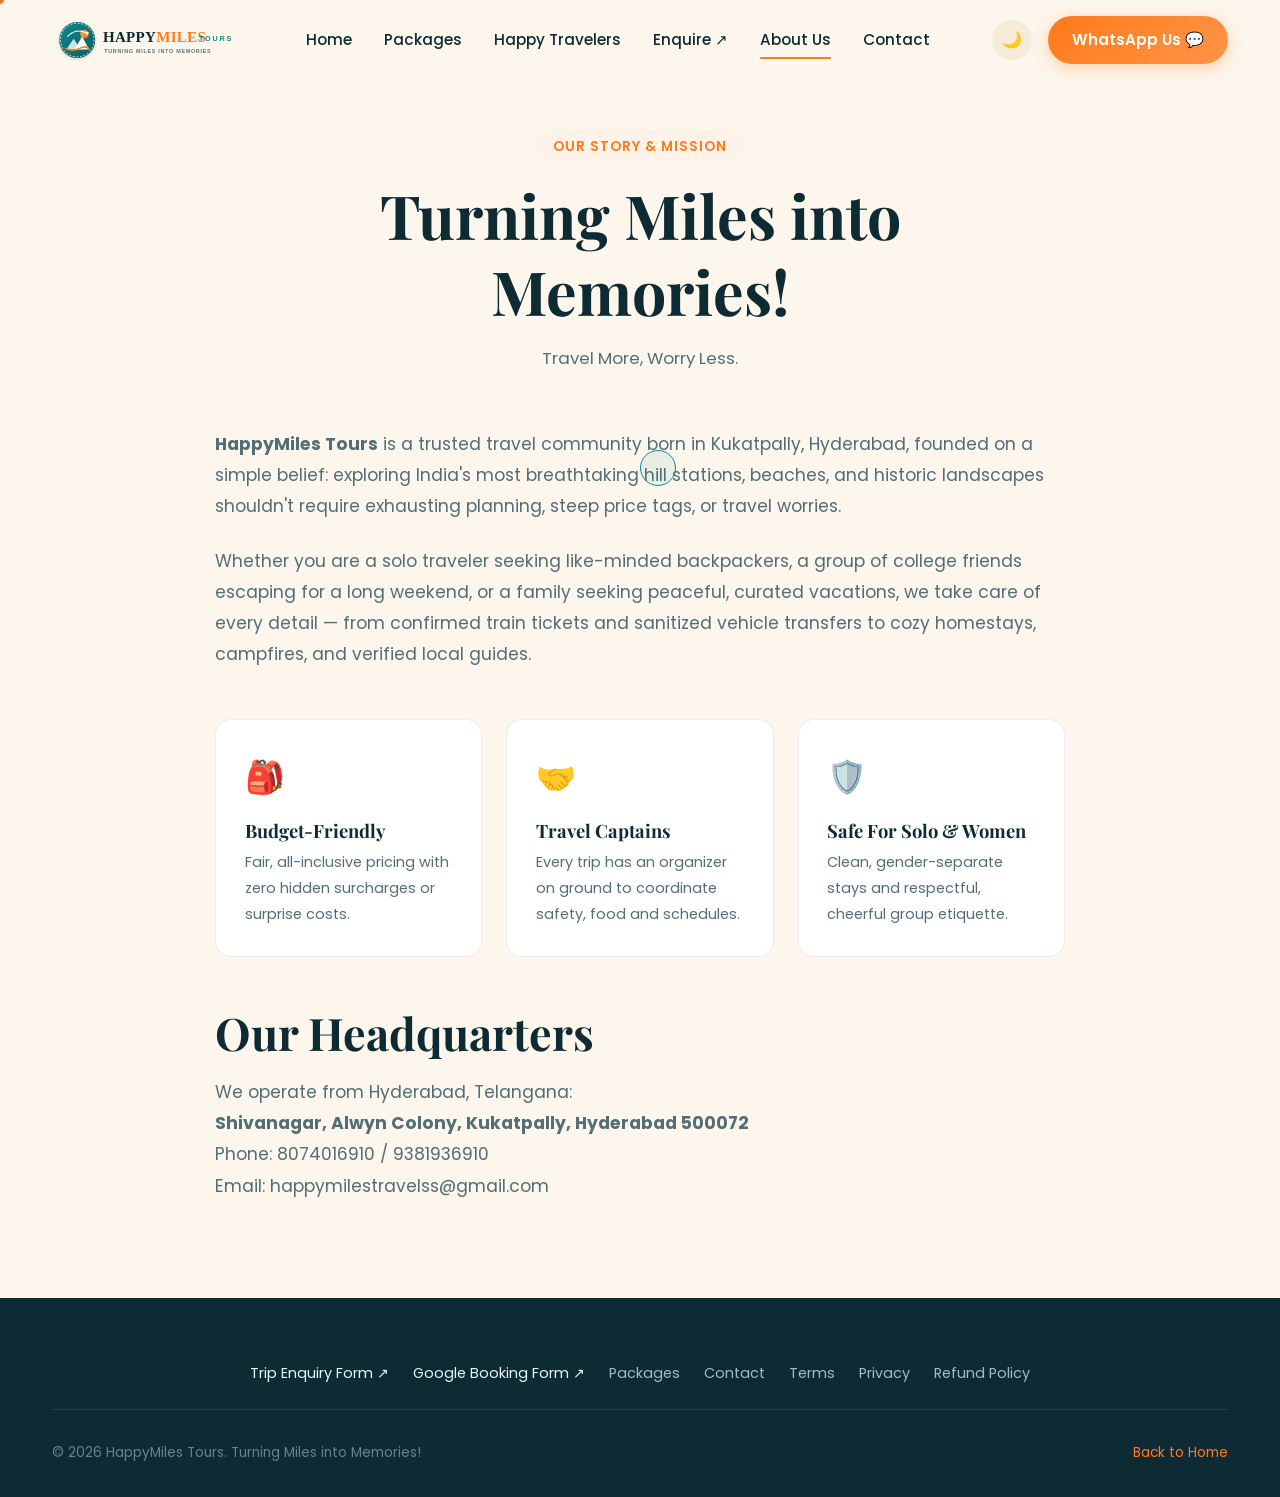
==== static/about.html @ 32fcd29b "HappyMiles Tours full-stack web application with Google Forms integration" ====
<!DOCTYPE html>
<html lang="en" data-theme="light">
<head>
  <meta charset="UTF-8">
  <meta name="viewport" content="width=device-width, initial-scale=1.0">
  <title>About Us — HappyMiles Tours | Turning Miles into Memories</title>
  <meta name="description" content="Learn about HappyMiles Tours, our journey from Hyderabad, and our commitment to budget-friendly, hassle-free travel across India.">
  <link rel="icon" type="image/svg+xml" href="/static/images/logo/happymiles-mark.svg">
  <link rel="preconnect" href="https://fonts.googleapis.com">
  <link rel="preconnect" href="https://fonts.gstatic.com" crossorigin>
  <link href="https://fonts.googleapis.com/css2?family=Playfair+Display:ital,wght@0,600;0,700;0,800;1,600&family=Poppins:wght@300;400;500;600;700&display=swap" rel="stylesheet">
  <link rel="stylesheet" href="/static/css/style.css">
</head>
<body>
  <div class="cursor-dot"></div>
  <div class="cursor-circle"></div>

  <!-- Header -->
  <header class="navbar-wrapper scrolled">
    <div class="container">
      <nav class="navbar">
        <a href="/" class="nav-brand">
          <img src="/static/images/logo/happymiles-logo.svg" alt="HappyMiles Tours Logo" class="brand-logo-img">
        </a>
        <div class="nav-links">
          <a href="/" class="nav-link">Home</a>
          <a href="/packages" class="nav-link">Packages</a>
          <a href="/#happy-travelers" class="nav-link">Happy Travelers</a>
          <a href="https://forms.gle/8dFCPRhFAX5Rzg3W7" target="_blank" rel="noopener noreferrer" class="nav-link" data-config-link="enquiryForm" title="Custom quotes and package enquiries">Enquire ↗</a>
          <a href="/about" class="nav-link active">About Us</a>
          <a href="/contact" class="nav-link">Contact</a>
        </div>
        <div class="nav-actions">
          <button id="theme-toggle-btn" class="theme-toggle-btn" aria-label="Toggle theme">🌙</button>
          <a href="https://wa.me/918074016910" target="_blank" class="btn-primary">WhatsApp Us 💬</a>
        </div>
      </nav>
    </div>
  </header>

  <main style="padding-top: 130px; padding-bottom: 6rem;">
    <div class="container">
      <div class="section-header">
        <span class="section-tag">Our Story & Mission</span>
        <h1 class="section-title">Turning Miles into Memories!</h1>
        <p class="section-subtitle">Travel More, Worry Less.</p>
      </div>

      <div style="max-width: 850px; margin: 0 auto; line-height: 1.8; color: var(--color-ink-muted); font-size: 1.05rem;">
        <p style="margin-bottom: 1.5rem;">
          <strong>HappyMiles Tours</strong> is a trusted travel community born in Kukatpally, Hyderabad, founded on a simple belief: exploring India's most breathtaking hill stations, beaches, and historic landscapes shouldn't require exhausting planning, steep price tags, or travel worries.
        </p>

        <p style="margin-bottom: 1.5rem;">
          Whether you are a solo traveler seeking like-minded backpackers, a group of college friends escaping for a long weekend, or a family seeking peaceful, curated vacations, we take care of every detail — from confirmed train tickets and sanitized vehicle transfers to cozy homestays, campfires, and verified local guides.
        </p>

        <div style="display:grid;grid-template-columns:repeat(auto-fit, minmax(240px, 1fr));gap:1.5rem;margin:3rem 0;">
          <div style="background:var(--color-surface);border:1px solid var(--color-border);padding:1.8rem;border-radius:16px;">
            <div style="font-size:2rem;margin-bottom:0.8rem;">🎒</div>
            <h3 style="font-size:1.15rem;margin-bottom:0.5rem;color:var(--color-ink);">Budget-Friendly</h3>
            <p style="font-size:0.9rem;">Fair, all-inclusive pricing with zero hidden surcharges or surprise costs.</p>
          </div>
          <div style="background:var(--color-surface);border:1px solid var(--color-border);padding:1.8rem;border-radius:16px;">
            <div style="font-size:2rem;margin-bottom:0.8rem;">🤝</div>
            <h3 style="font-size:1.15rem;margin-bottom:0.5rem;color:var(--color-ink);">Travel Captains</h3>
            <p style="font-size:0.9rem;">Every trip has an organizer on ground to coordinate safety, food and schedules.</p>
          </div>
          <div style="background:var(--color-surface);border:1px solid var(--color-border);padding:1.8rem;border-radius:16px;">
            <div style="font-size:2rem;margin-bottom:0.8rem;">🛡️</div>
            <h3 style="font-size:1.15rem;margin-bottom:0.5rem;color:var(--color-ink);">Safe For Solo & Women</h3>
            <p style="font-size:0.9rem;">Clean, gender-separate stays and respectful, cheerful group etiquette.</p>
          </div>
        </div>

        <h2 style="color:var(--color-ink);margin: 2.5rem 0 1rem;">Our Headquarters</h2>
        <p>
          We operate from Hyderabad, Telangana:
          <br><strong>Shivanagar, Alwyn Colony, Kukatpally, Hyderabad 500072</strong>
          <br>Phone: 8074016910 / 9381936910
          <br>Email: happymilestravelss@gmail.com
        </p>
      </div>
    </div>
  </main>

  <footer class="site-footer">
    <div class="container">
      <div style="display:flex;justify-content:center;gap:1.5rem;flex-wrap:wrap;margin-bottom:1.5rem;font-size:0.9rem;">
        <a href="https://forms.gle/8dFCPRhFAX5Rzg3W7" target="_blank" rel="noopener noreferrer" style="color:var(--color-primary-light);" data-config-link="enquiryForm">Trip Enquiry Form ↗</a>
        <a href="https://forms.gle/r97LBQdCx39JAZfQ6" target="_blank" rel="noopener noreferrer" style="color:var(--color-primary-light);" data-config-link="bookingForm">Google Booking Form ↗</a>
        <a href="/packages" style="color:#a3bac2;">Packages</a>
        <a href="/contact" style="color:#a3bac2;">Contact</a>
        <a href="/terms" style="color:#a3bac2;">Terms</a>
        <a href="/privacy" style="color:#a3bac2;">Privacy</a>
        <a href="/refund" style="color:#a3bac2;">Refund Policy</a>
      </div>
      <div class="footer-bottom">
        <div>&copy; 2026 HappyMiles Tours. Turning Miles into Memories!</div>
        <div><a href="/" style="color:var(--color-accent);">Back to Home</a></div>
      </div>
    </div>
  </footer>

  <script src="/static/js/main.js"></script>
</body>
</html>
---- static/css/style.css ----
/* ===================================================================
   HappyMiles Tours — Premium Travel Design System
   "Turning Miles into Memories!"
   =================================================================== */

:root {
  /* Brand Color Palette */
  --color-primary: #0b8a8f;
  --color-primary-dark: #075a5e;
  --color-primary-light: #e5f6f6;
  --color-primary-glow: rgba(11, 138, 143, 0.25);
  
  --color-accent: #ff7a1a;
  --color-accent-hover: #e86708;
  --color-accent-light: #fff2e8;
  --color-accent-glow: rgba(255, 122, 26, 0.3);

  --color-sand: #fdf6ec;
  --color-sand-dark: #f5ebd9;
  --color-sand-soft: #faf1e3;

  --color-ink: #0e2a33;
  --color-ink-muted: #536e75;
  --color-ink-light: #8ba1a8;

  --color-surface: #ffffff;
  --color-surface-glass: rgba(255, 255, 255, 0.85);
  --color-surface-glass-card: rgba(255, 255, 255, 0.92);
  --color-border: rgba(14, 42, 51, 0.08);
  --color-border-hover: rgba(11, 138, 143, 0.35);

  --color-success: #10b981;
  --color-error: #ef4444;

  /* Typography */
  --font-heading: 'Playfair Display', Georgia, serif;
  --font-body: 'Poppins', -apple-system, BlinkMacSystemFont, 'Segoe UI', sans-serif;

  /* Fluid Spacing & Radii */
  --radius-sm: 8px;
  --radius-md: 16px;
  --radius-lg: 24px;
  --radius-xl: 32px;
  --radius-full: 9999px;

  /* Elevation Shadows */
  --shadow-sm: 0 2px 8px rgba(14, 42, 51, 0.04);
  --shadow-md: 0 8px 24px rgba(14, 42, 51, 0.07), 0 2px 6px rgba(14, 42, 51, 0.03);
  --shadow-lg: 0 16px 40px rgba(11, 138, 143, 0.12), 0 4px 12px rgba(14, 42, 51, 0.05);
  --shadow-hover: 0 22px 50px rgba(11, 138, 143, 0.18), 0 8px 20px rgba(14, 42, 51, 0.06);

  --transition-smooth: all 0.35s cubic-bezier(0.22, 1, 0.36, 1);
  --transition-fast: all 0.2s ease;
}

[data-theme="dark"] {
  --color-sand: #0a191e;
  --color-sand-dark: #0f242b;
  --color-sand-soft: #122a33;

  --color-ink: #f0f7f9;
  --color-ink-muted: #a3bac2;
  --color-ink-light: #6a828a;

  --color-surface: #122830;
  --color-surface-glass: rgba(18, 40, 48, 0.88);
  --color-surface-glass-card: rgba(22, 48, 58, 0.94);
  --color-border: rgba(255, 255, 255, 0.08);
  --color-border-hover: rgba(11, 138, 143, 0.6);

  --shadow-sm: 0 2px 8px rgba(0, 0, 0, 0.3);
  --shadow-md: 0 8px 24px rgba(0, 0, 0, 0.4);
  --shadow-lg: 0 16px 40px rgba(0, 0, 0, 0.5);
  --shadow-hover: 0 22px 50px rgba(11, 138, 143, 0.3);
}

/* ================== Reset & Base Styles ================== */
*, *::before, *::after {
  box-sizing: border-box;
  margin: 0;
  padding: 0;
}

html {
  font-size: 16px;
  scroll-behavior: smooth;
  -webkit-text-size-adjust: 100%;
}

body {
  font-family: var(--font-body);
  background-color: var(--color-sand);
  color: var(--color-ink);
  line-height: 1.65;
  overflow-x: hidden;
  position: relative;
  transition: background-color 0.4s ease, color 0.4s ease;
}

img, picture, svg {
  display: block;
  max-width: 100%;
  height: auto;
}

a {
  color: inherit;
  text-decoration: none;
  transition: var(--transition-fast);
}

button, input, select, textarea {
  font-family: inherit;
  font-size: inherit;
  outline: none;
  border: none;
}

button {
  cursor: pointer;
  background: none;
}

ul, ol {
  list-style: none;
}

/* Fluid Typography */
h1, h2, h3, h4, .font-heading {
  font-family: var(--font-heading);
  font-weight: 700;
  line-height: 1.25;
  color: var(--color-ink);
}

h1 { font-size: clamp(2.2rem, 5vw + 1rem, 3.8rem); }
h2 { font-size: clamp(1.8rem, 3.5vw + 0.5rem, 2.8rem); }
h3 { font-size: clamp(1.3rem, 2vw + 0.4rem, 1.8rem); }
h4 { font-size: clamp(1.1rem, 1.2vw + 0.3rem, 1.35rem); }
p { font-size: clamp(0.95rem, 0.6vw + 0.8rem, 1.08rem); }

.container {
  width: 100%;
  max-width: 1240px;
  margin-left: auto;
  margin-right: auto;
  padding-left: clamp(1rem, 4vw, 2rem);
  padding-right: clamp(1rem, 4vw, 2rem);
}

/* ================== Preloader Animation ================== */
#preloader {
  position: fixed;
  inset: 0;
  background: var(--color-ink);
  z-index: 99999;
  display: flex;
  flex-direction: column;
  align-items: center;
  justify-content: center;
  color: #fff;
  transition: transform 0.8s cubic-bezier(0.77, 0, 0.175, 1);
}

#preloader.loaded {
  transform: translateY(-100%);
  pointer-events: none;
}

.preloader-track {
  width: 260px;
  height: 90px;
  position: relative;
}

.preloader-counter {
  font-family: var(--font-heading);
  font-size: 2.5rem;
  font-weight: 700;
  color: var(--color-accent);
  margin-top: 1rem;
}

.preloader-text {
  font-size: 0.9rem;
  letter-spacing: 2px;
  text-transform: uppercase;
  color: var(--color-primary-light);
  opacity: 0.8;
  margin-top: 0.5rem;
}

/* ================== Desktop Cursor Follower ================== */
.cursor-dot, .cursor-circle {
  position: fixed;
  top: 0;
  left: 0;
  pointer-events: none;
  z-index: 9999;
  border-radius: 50%;
  transform: translate(-50%, -50%);
  transition: opacity 0.3s ease;
}

.cursor-dot {
  width: 8px;
  height: 8px;
  background-color: var(--color-accent);
}

.cursor-circle {
  width: 36px;
  height: 36px;
  border: 1.5px solid var(--color-primary);
  background: rgba(11, 138, 143, 0.08);
  transition: width 0.25s, height 0.25s, border-color 0.25s;
}

@media (pointer: coarse) {
  .cursor-dot, .cursor-circle {
    display: none !important;
  }
}

/* ================== Navigation Bar ================== */
.navbar-wrapper {
  position: fixed;
  top: 0;
  left: 0;
  width: 100%;
  z-index: 1000;
  transition: transform 0.4s ease, background-color 0.35s ease, box-shadow 0.35s ease, backdrop-filter 0.35s ease;
}

.navbar-wrapper.scrolled {
  background: var(--color-surface-glass);
  backdrop-filter: blur(16px);
  -webkit-backdrop-filter: blur(16px);
  box-shadow: var(--shadow-sm);
  border-bottom: 1px solid var(--color-border);
}

.navbar-wrapper.hidden {
  transform: translateY(-100%);
}

.navbar {
  display: flex;
  align-items: center;
  justify-content: space-between;
  height: 80px;
  transition: height 0.3s ease;
}

.navbar-wrapper.scrolled .navbar {
  height: 68px;
}

.nav-brand {
  display: flex;
  align-items: center;
  gap: 12px;
}

.brand-logo-img {
  height: 48px;
  width: auto;
}

.nav-links {
  display: flex;
  align-items: center;
  gap: 2rem;
}

.nav-link {
  font-weight: 500;
  font-size: 0.95rem;
  color: var(--color-ink);
  position: relative;
  padding: 6px 0;
}

.nav-link::after {
  content: '';
  position: absolute;
  bottom: 0;
  left: 0;
  width: 0%;
  height: 2px;
  background-color: var(--color-accent);
  transition: width 0.3s cubic-bezier(0.22, 1, 0.36, 1);
  border-radius: 2px;
}

.nav-link:hover::after, .nav-link.active::after {
  width: 100%;
}

.nav-actions {
  display: flex;
  align-items: center;
  gap: 1rem;
}

.theme-toggle-btn {
  width: 40px;
  height: 40px;
  border-radius: 50%;
  display: flex;
  align-items: center;
  justify-content: center;
  color: var(--color-ink);
  background: var(--color-sand-dark);
  transition: var(--transition-fast);
}

.theme-toggle-btn:hover {
  background: var(--color-primary-light);
  color: var(--color-primary);
}

.btn-primary {
  display: inline-flex;
  align-items: center;
  justify-content: center;
  gap: 8px;
  background: linear-gradient(135deg, var(--color-accent) 0%, #ff9547 100%);
  color: #ffffff !important;
  font-weight: 600;
  font-size: 0.95rem;
  padding: 11px 24px;
  border-radius: var(--radius-full);
  box-shadow: 0 4px 16px var(--color-accent-glow);
  transition: var(--transition-smooth);
}

.btn-primary:hover {
  transform: translateY(-2px);
  box-shadow: 0 8px 24px var(--color-accent-glow);
}

.btn-primary:active {
  transform: translateY(0);
}

.btn-outline {
  display: inline-flex;
  align-items: center;
  justify-content: center;
  gap: 8px;
  border: 1.5px solid var(--color-primary);
  color: var(--color-primary);
  font-weight: 600;
  font-size: 0.95rem;
  padding: 10px 22px;
  border-radius: var(--radius-full);
  background: transparent;
  transition: var(--transition-smooth);
}

.btn-outline:hover {
  background: var(--color-primary);
  color: #fff !important;
  transform: translateY(-2px);
  box-shadow: 0 6px 20px var(--color-primary-glow);
}

.btn-teal {
  background: linear-gradient(135deg, var(--color-primary) 0%, #066b70 100%);
  color: #ffffff !important;
  box-shadow: 0 4px 16px var(--color-primary-glow);
}
.btn-teal:hover {
  transform: translateY(-2px);
  box-shadow: 0 8px 24px var(--color-primary-glow);
}

/* Mobile Hamburger Toggle */
.mobile-menu-btn {
  display: none;
  flex-direction: column;
  justify-content: center;
  align-items: center;
  width: 42px;
  height: 42px;
  border-radius: 8px;
  background: var(--color-sand-dark);
  gap: 5px;
}

.mobile-menu-btn span {
  display: block;
  width: 22px;
  height: 2px;
  background-color: var(--color-ink);
  transition: var(--transition-fast);
}

/* Mobile Drawer */
.mobile-drawer {
  position: fixed;
  inset: 0;
  background: var(--color-surface);
  z-index: 999;
  display: flex;
  flex-direction: column;
  padding: 100px 2rem 2rem;
  transform: translateX(100%);
  transition: transform 0.4s cubic-bezier(0.22, 1, 0.36, 1);
  overflow-y: auto;
}

.mobile-drawer.open {
  transform: translateX(0);
}

.mobile-nav-links {
  display: flex;
  flex-direction: column;
  gap: 1.5rem;
  margin-bottom: 2rem;
}

.mobile-nav-link {
  font-size: 1.4rem;
  font-family: var(--font-heading);
  font-weight: 600;
}

/* ================== Hero Section ================== */
.hero-section {
  position: relative;
  min-height: 100vh;
  display: flex;
  align-items: center;
  padding-top: 100px;
  padding-bottom: 60px;
  overflow: hidden;
}

.hero-slider-bg {
  position: absolute;
  inset: 0;
  z-index: 1;
}

.hero-slide {
  position: absolute;
  inset: 0;
  background-size: cover;
  background-position: center;
  opacity: 0;
  transition: opacity 1.4s ease-in-out, transform 8s ease-out;
  transform: scale(1.05);
}

.hero-slide.active {
  opacity: 1;
  transform: scale(1);
}

.hero-overlay {
  position: absolute;
  inset: 0;
  z-index: 2;
  background: linear-gradient(
    135deg,
    rgba(14, 42, 51, 0.88) 0%,
    rgba(14, 42, 51, 0.65) 50%,
    rgba(11, 138, 143, 0.5) 100%
  );
}

.hero-content {
  position: relative;
  z-index: 3;
  color: #ffffff;
  max-width: 780px;
}

.hero-badge {
  display: inline-flex;
  align-items: center;
  gap: 8px;
  background: rgba(255, 255, 255, 0.15);
  border: 1px solid rgba(255, 255, 255, 0.25);
  backdrop-filter: blur(8px);
  padding: 6px 16px;
  border-radius: var(--radius-full);
  font-size: 0.88rem;
  font-weight: 500;
  letter-spacing: 0.5px;
  margin-bottom: 1.5rem;
}

.hero-badge .pulse-dot {
  width: 8px;
  height: 8px;
  background-color: var(--color-accent);
  border-radius: 50%;
  box-shadow: 0 0 0 rgba(255, 122, 26, 0.6);
  animation: pulseDot 2s infinite;
}

@keyframes pulseDot {
  0% { box-shadow: 0 0 0 0 rgba(255, 122, 26, 0.7); }
  70% { box-shadow: 0 0 0 8px rgba(255, 122, 26, 0); }
  100% { box-shadow: 0 0 0 0 rgba(255, 122, 26, 0); }
}

.hero-title {
  color: #ffffff;
  margin-bottom: 1.5rem;
  font-size: clamp(2.5rem, 5.5vw + 0.5rem, 4.2rem);
  letter-spacing: -0.5px;
}

.hero-title .highlight-text {
  color: var(--color-accent);
  font-style: italic;
}

.hero-desc {
  font-size: clamp(1rem, 1.2vw + 0.5rem, 1.25rem);
  line-height: 1.7;
  color: #e5f6f6;
  margin-bottom: 2.2rem;
  max-width: 650px;
}

.hero-cta-group {
  display: flex;
  align-items: center;
  flex-wrap: wrap;
  gap: 1.2rem;
  margin-bottom: 3rem;
}

.hero-features {
  display: flex;
  align-items: center;
  flex-wrap: wrap;
  gap: 1.8rem;
  padding-top: 1.5rem;
  border-top: 1px solid rgba(255, 255, 255, 0.18);
}

.hero-feat-item {
  display: flex;
  align-items: center;
  gap: 8px;
  font-size: 0.92rem;
  color: #fdf6ec;
}

.hero-feat-item svg {
  color: var(--color-accent);
}

/* Floating Scroll Indicator */
.hero-scroll-indicator {
  position: absolute;
  bottom: 24px;
  left: 50%;
  transform: translateX(-50%);
  z-index: 3;
  display: flex;
  flex-direction: column;
  align-items: center;
  gap: 6px;
  color: rgba(255, 255, 255, 0.75);
  font-size: 0.8rem;
  letter-spacing: 1px;
  text-transform: uppercase;
}

.scroll-pill {
  width: 22px;
  height: 36px;
  border: 2px solid rgba(255, 255, 255, 0.6);
  border-radius: var(--radius-full);
  position: relative;
}

.scroll-pill-dot {
  width: 4px;
  height: 8px;
  background-color: var(--color-accent);
  border-radius: 2px;
  position: absolute;
  top: 6px;
  left: 50%;
  transform: translateX(-50%);
  animation: scrollDown 1.8s infinite;
}

@keyframes scrollDown {
  0% { transform: translate(-50%, 0); opacity: 1; }
  60% { transform: translate(-50%, 14px); opacity: 0; }
  100% { transform: translate(-50%, 0); opacity: 0; }
}

/* ================== Stats Band ================== */
.stats-section {
  position: relative;
  margin-top: -45px;
  z-index: 10;
}

.stats-card {
  background: var(--color-surface-glass);
  backdrop-filter: blur(20px);
  -webkit-backdrop-filter: blur(20px);
  border-radius: var(--radius-xl);
  border: 1px solid var(--color-border);
  box-shadow: var(--shadow-lg);
  padding: 2.2rem 2rem;
  display: grid;
  grid-template-columns: repeat(4, 1fr);
  gap: 1.5rem;
}

.stat-item {
  text-align: center;
  position: relative;
}

.stat-item:not(:last-child)::after {
  content: '';
  position: absolute;
  right: 0;
  top: 15%;
  height: 70%;
  width: 1px;
  background-color: var(--color-border);
}

.stat-number {
  font-family: var(--font-heading);
  font-size: clamp(2rem, 3.5vw, 2.8rem);
  font-weight: 700;
  color: var(--color-primary);
  margin-bottom: 4px;
}

.stat-label {
  font-size: 0.9rem;
  color: var(--color-ink-muted);
  font-weight: 500;
}

/* ================== Section Header Component ================== */
.section-header {
  text-align: center;
  max-width: 680px;
  margin: 0 auto 3.5rem;
}

.section-tag {
  display: inline-flex;
  align-items: center;
  gap: 6px;
  color: var(--color-accent);
  background: var(--color-accent-light);
  font-size: 0.85rem;
  font-weight: 600;
  letter-spacing: 1px;
  text-transform: uppercase;
  padding: 6px 16px;
  border-radius: var(--radius-full);
  margin-bottom: 0.8rem;
}

[data-theme="dark"] .section-tag {
  background: rgba(255, 122, 26, 0.15);
}

.section-title {
  margin-bottom: 1rem;
}

.section-subtitle {
  color: var(--color-ink-muted);
  font-size: 1.05rem;
}

/* ================== Packages Grid ================== */
.packages-section {
  padding: 6rem 0;
}

.packages-grid {
  display: grid;
  grid-template-columns: repeat(auto-fill, minmax(350px, 1fr));
  gap: 2rem;
}

.package-card {
  background: var(--color-surface);
  border-radius: var(--radius-lg);
  border: 1px solid var(--color-border);
  box-shadow: var(--shadow-md);
  overflow: hidden;
  display: flex;
  flex-direction: column;
  transition: var(--transition-smooth);
  position: relative;
  transform-style: preserve-3d;
}

.package-card:hover {
  transform: translateY(-8px);
  box-shadow: var(--shadow-hover);
  border-color: var(--color-border-hover);
}

.card-media-wrapper {
  position: relative;
  height: 260px;
  overflow: hidden;
  background-color: var(--color-sand-dark);
}

.card-img {
  width: 100%;
  height: 100%;
  object-fit: cover;
  transition: transform 0.8s cubic-bezier(0.22, 1, 0.36, 1);
}

.package-card:hover .card-img {
  transform: scale(1.08);
}

.card-badge {
  position: absolute;
  top: 14px;
  left: 14px;
  background: rgba(14, 42, 51, 0.85);
  backdrop-filter: blur(8px);
  color: #ffffff;
  font-size: 0.78rem;
  font-weight: 600;
  padding: 5px 12px;
  border-radius: var(--radius-full);
  border: 1px solid rgba(255, 255, 255, 0.2);
}

.card-duration {
  position: absolute;
  bottom: 14px;
  right: 14px;
  background: rgba(255, 255, 255, 0.92);
  color: var(--color-ink);
  font-size: 0.82rem;
  font-weight: 600;
  padding: 5px 12px;
  border-radius: var(--radius-full);
  box-shadow: var(--shadow-sm);
  display: flex;
  align-items: center;
  gap: 4px;
}

[data-theme="dark"] .card-duration {
  background: rgba(18, 40, 48, 0.92);
  color: #fff;
}

.card-body {
  padding: 1.6rem;
  display: flex;
  flex-direction: column;
  flex-grow: 1;
}

.card-header-meta {
  display: flex;
  align-items: center;
  justify-content: space-between;
  margin-bottom: 0.6rem;
}

.card-category {
  font-size: 0.82rem;
  font-weight: 600;
  color: var(--color-primary);
  text-transform: uppercase;
  letter-spacing: 0.5px;
}

.card-sample-pill {
  font-size: 0.72rem;
  background: var(--color-sand-dark);
  color: var(--color-ink-muted);
  padding: 2px 8px;
  border-radius: 4px;
  font-weight: 500;
}

.card-title {
  font-size: 1.35rem;
  margin-bottom: 0.6rem;
  color: var(--color-ink);
}

.card-tagline {
  font-size: 0.9rem;
  color: var(--color-ink-muted);
  margin-bottom: 1.2rem;
  display: -webkit-box;
  -webkit-line-clamp: 2;
  -webkit-box-orient: vertical;
  overflow: hidden;
}

.card-highlights {
  margin-bottom: 1.4rem;
  display: flex;
  flex-direction: column;
  gap: 6px;
}

.highlight-point {
  display: flex;
  align-items: center;
  gap: 6px;
  font-size: 0.86rem;
  color: var(--color-ink-muted);
}

.highlight-point svg {
  color: var(--color-primary);
  flex-shrink: 0;
}

.card-footer {
  margin-top: auto;
  padding-top: 1.2rem;
  border-top: 1px solid var(--color-border);
  display: flex;
  align-items: center;
  justify-content: space-between;
}

.price-box {
  display: flex;
  flex-direction: column;
}

.price-original {
  font-size: 0.82rem;
  color: var(--color-ink-light);
  text-decoration: line-through;
}

.price-current {
  font-family: var(--font-heading);
  font-size: 1.45rem;
  font-weight: 700;
  color: var(--color-accent);
}

.price-unit {
  font-size: 0.75rem;
  font-family: var(--font-body);
  font-weight: 400;
  color: var(--color-ink-muted);
}

/* ================== Story Road Scroll Animation ================== */
.story-road-section {
  padding: 6rem 0;
  position: relative;
  background: var(--color-sand-soft);
}

.road-timeline {
  position: relative;
  max-width: 900px;
  margin: 3rem auto 0;
}

.road-svg-canvas {
  position: absolute;
  top: 0;
  left: 50%;
  transform: translateX(-50%);
  width: 40px;
  height: 100%;
  pointer-events: none;
}

.story-step {
  display: flex;
  align-items: center;
  gap: 3rem;
  margin-bottom: 5rem;
  position: relative;
}

.story-step:nth-child(even) {
  flex-direction: row-reverse;
}

.story-content {
  width: 45%;
  background: var(--color-surface);
  padding: 2rem;
  border-radius: var(--radius-lg);
  border: 1px solid var(--color-border);
  box-shadow: var(--shadow-sm);
}

.story-marker {
  position: absolute;
  left: 50%;
  transform: translateX(-50%);
  width: 44px;
  height: 44px;
  border-radius: 50%;
  background: var(--color-primary);
  color: #fff;
  display: flex;
  align-items: center;
  justify-content: center;
  font-size: 1.2rem;
  box-shadow: 0 0 0 6px var(--color-primary-light);
  z-index: 2;
}

/* ================== Places Gallery (Bento & Carousel) ================== */
.gallery-section {
  padding: 6rem 0;
}

.bento-grid {
  display: grid;
  grid-template-columns: repeat(12, 1fr);
  grid-auto-rows: 220px;
  gap: 1.5rem;
}

.bento-item {
  position: relative;
  border-radius: var(--radius-lg);
  overflow: hidden;
  cursor: pointer;
  box-shadow: var(--shadow-sm);
}

.bento-item img {
  width: 100%;
  height: 100%;
  object-fit: cover;
  transition: transform 0.6s cubic-bezier(0.22, 1, 0.36, 1);
}

.bento-item:hover img {
  transform: scale(1.06);
}

.bento-overlay {
  position: absolute;
  inset: 0;
  background: linear-gradient(180deg, transparent 40%, rgba(14, 42, 51, 0.85) 100%);
  display: flex;
  flex-direction: column;
  justify-content: flex-end;
  padding: 1.5rem;
  color: #fff;
  opacity: 0.9;
  transition: opacity 0.3s ease;
}

.bento-title {
  font-size: 1.25rem;
  font-weight: 600;
  color: #ffffff;
}

.bento-sub {
  font-size: 0.85rem;
  color: #e5f6f6;
}

/* Bento Sizing variants */
.bento-span-8 { grid-column: span 8; grid-row: span 2; }
.bento-span-4 { grid-column: span 4; grid-row: span 2; }
.bento-span-6 { grid-column: span 6; grid-row: span 1; }
.bento-span-4-s { grid-column: span 4; grid-row: span 1; }

/* ================== Happy Customers Section ================== */
.customers-section {
  padding: 6rem 0;
  background: var(--color-sand);
}

.filter-tabs {
  display: flex;
  align-items: center;
  justify-content: center;
  gap: 0.8rem;
  margin-bottom: 3rem;
  flex-wrap: wrap;
}

.filter-tab-btn {
  padding: 9px 24px;
  border-radius: var(--radius-full);
  font-weight: 500;
  font-size: 0.92rem;
  background: var(--color-surface);
  border: 1px solid var(--color-border);
  color: var(--color-ink-muted);
  transition: var(--transition-fast);
}

.filter-tab-btn.active, .filter-tab-btn:hover {
  background: var(--color-primary);
  color: #ffffff;
  border-color: var(--color-primary);
  box-shadow: 0 4px 14px var(--color-primary-glow);
}

.customers-masonry {
  display: grid;
  grid-template-columns: repeat(auto-fill, minmax(320px, 1fr));
  gap: 1.8rem;
}

.customer-card {
  background: var(--color-surface);
  border-radius: var(--radius-lg);
  border: 1px solid var(--color-border);
  overflow: hidden;
  box-shadow: var(--shadow-sm);
  transition: var(--transition-smooth);
  cursor: pointer;
}

.customer-card:hover {
  transform: translateY(-6px);
  box-shadow: var(--shadow-hover);
}

.customer-card-img-wrap {
  position: relative;
  overflow: hidden;
}

.customer-card-img {
  width: 100%;
  height: 280px;
  object-fit: cover;
  transition: transform 0.6s ease;
}

.customer-card:hover .customer-card-img {
  transform: scale(1.05);
}

.customer-card-tag {
  position: absolute;
  top: 12px;
  left: 12px;
  background: rgba(14, 42, 51, 0.8);
  backdrop-filter: blur(8px);
  color: #fff;
  font-size: 0.75rem;
  font-weight: 600;
  padding: 4px 10px;
  border-radius: var(--radius-full);
}

.customer-card-info {
  padding: 1.2rem;
}

.customer-card-caption {
  font-size: 0.92rem;
  color: var(--color-ink);
  font-weight: 500;
  line-height: 1.45;
}

.customers-action-cta {
  text-align: center;
  margin-top: 3.5rem;
  display: flex;
  flex-direction: column;
  align-items: center;
  gap: 1.2rem;
}

.customer-consent-note {
  font-size: 0.82rem;
  color: var(--color-ink-light);
  font-style: italic;
  margin-top: 0.5rem;
}

/* ================== Why Choose Us Section ================== */
.why-us-section {
  padding: 6rem 0;
  background: var(--color-sand-soft);
}

.features-grid {
  display: grid;
  grid-template-columns: repeat(auto-fit, minmax(260px, 1fr));
  gap: 2rem;
}

.feature-box {
  background: var(--color-surface);
  padding: 2.2rem;
  border-radius: var(--radius-lg);
  border: 1px solid var(--color-border);
  box-shadow: var(--shadow-sm);
  transition: var(--transition-smooth);
}

.feature-box:hover {
  transform: translateY(-5px);
  border-color: var(--color-border-hover);
  box-shadow: var(--shadow-md);
}

.feature-icon-wrap {
  width: 60px;
  height: 60px;
  border-radius: var(--radius-md);
  background: var(--color-primary-light);
  color: var(--color-primary);
  display: flex;
  align-items: center;
  justify-content: center;
  font-size: 1.8rem;
  margin-bottom: 1.4rem;
}

.feature-title {
  font-size: 1.2rem;
  margin-bottom: 0.6rem;
}

.feature-desc {
  font-size: 0.92rem;
  color: var(--color-ink-muted);
}

/* ================== FAQ Accordion ================== */
.faq-section {
  padding: 6rem 0;
}

.faq-list {
  max-width: 800px;
  margin: 0 auto;
  display: flex;
  flex-direction: column;
  gap: 1rem;
}

.faq-item {
  background: var(--color-surface);
  border-radius: var(--radius-md);
  border: 1px solid var(--color-border);
  overflow: hidden;
  transition: var(--transition-fast);
}

.faq-question {
  width: 100%;
  padding: 1.4rem 1.6rem;
  display: flex;
  align-items: center;
  justify-content: space-between;
  text-align: left;
  font-weight: 600;
  font-size: 1.05rem;
  color: var(--color-ink);
}

.faq-icon {
  font-size: 1.3rem;
  color: var(--color-accent);
  transition: transform 0.3s ease;
}

.faq-item.active .faq-icon {
  transform: rotate(45deg);
}

.faq-answer {
  max-height: 0;
  overflow: hidden;
  transition: max-height 0.4s cubic-bezier(0.22, 1, 0.36, 1);
  padding: 0 1.6rem;
  color: var(--color-ink-muted);
  font-size: 0.95rem;
  line-height: 1.7;
}

.faq-item.active .faq-answer {
  padding-bottom: 1.4rem;
}

/* ================== Final CTA Section ================== */
.final-cta-section {
  padding: 6rem 0 8rem;
}

.cta-banner {
  background: linear-gradient(135deg, var(--color-primary-dark) 0%, var(--color-ink) 100%);
  border-radius: var(--radius-xl);
  padding: clamp(2.5rem, 6vw, 4.5rem);
  color: #fff;
  text-align: center;
  position: relative;
  overflow: hidden;
  box-shadow: var(--shadow-lg);
}

.cta-banner::before {
  content: '';
  position: absolute;
  top: -50%;
  right: -20%;
  width: 500px;
  height: 500px;
  background: radial-gradient(circle, rgba(255, 122, 26, 0.25) 0%, transparent 70%);
  pointer-events: none;
}

.cta-title {
  color: #fff;
  margin-bottom: 1rem;
}

.cta-desc {
  color: #e5f6f6;
  max-width: 600px;
  margin: 0 auto 2.5rem;
  font-size: 1.1rem;
}

.cta-btn-group {
  display: flex;
  align-items: center;
  justify-content: center;
  flex-wrap: wrap;
  gap: 1.2rem;
}

/* ================== Site Footer ================== */
.site-footer {
  background-color: var(--color-ink);
  color: #f0f7f9;
  padding: 4rem 0 2rem;
  position: relative;
}

.footer-wave {
  position: absolute;
  top: -40px;
  left: 0;
  width: 100%;
  height: 40px;
  overflow: hidden;
  line-height: 0;
}

.footer-wave svg {
  display: block;
  width: 100%;
  height: 40px;
  fill: var(--color-ink);
}

.footer-grid {
  display: grid;
  grid-template-columns: 2fr 1fr 1fr 1.5fr;
  gap: 3rem;
  margin-bottom: 3.5rem;
}

.footer-brand p {
  color: #a3bac2;
  font-size: 0.92rem;
  margin-top: 1rem;
  max-width: 320px;
}

.footer-col-title {
  font-family: var(--font-body);
  font-weight: 700;
  font-size: 1.05rem;
  color: #ffffff;
  margin-bottom: 1.2rem;
  letter-spacing: 0.5px;
}

.footer-links {
  display: flex;
  flex-direction: column;
  gap: 0.7rem;
}

.footer-link {
  color: #a3bac2;
  font-size: 0.9rem;
  transition: var(--transition-fast);
}

.footer-link:hover {
  color: var(--color-accent);
  padding-left: 4px;
}

.footer-contact-item {
  display: flex;
  align-items: flex-start;
  gap: 10px;
  color: #a3bac2;
  font-size: 0.9rem;
  margin-bottom: 0.8rem;
}

.footer-bottom {
  padding-top: 2rem;
  border-top: 1px solid rgba(255, 255, 255, 0.1);
  display: flex;
  align-items: center;
  justify-content: space-between;
  font-size: 0.85rem;
  color: #6a828a;
  flex-wrap: wrap;
  gap: 1rem;
}

/* ================== Floating WhatsApp & Back to Top ================== */
.floating-widgets {
  position: fixed;
  bottom: 24px;
  right: 24px;
  z-index: 990;
  display: flex;
  flex-direction: column;
  align-items: center;
  gap: 12px;
}

.whatsapp-float-btn {
  width: 58px;
  height: 58px;
  border-radius: 50%;
  background: #25d366;
  color: #fff;
  display: flex;
  align-items: center;
  justify-content: center;
  box-shadow: 0 4px 18px rgba(37, 211, 102, 0.4);
  transition: var(--transition-smooth);
  animation: pulseWa 2.5s infinite;
}

.whatsapp-float-btn:hover {
  transform: scale(1.1);
  box-shadow: 0 8px 25px rgba(37, 211, 102, 0.6);
}

@keyframes pulseWa {
  0% { box-shadow: 0 0 0 0 rgba(37, 211, 102, 0.7); }
  70% { box-shadow: 0 0 0 14px rgba(37, 211, 102, 0); }
  100% { box-shadow: 0 0 0 0 rgba(37, 211, 102, 0); }
}

.back-to-top-btn {
  width: 44px;
  height: 44px;
  border-radius: 50%;
  background: var(--color-surface);
  border: 1px solid var(--color-border);
  color: var(--color-ink);
  display: flex;
  align-items: center;
  justify-content: center;
  box-shadow: var(--shadow-md);
  opacity: 0;
  visibility: hidden;
  transition: var(--transition-smooth);
}

.back-to-top-btn.visible {
  opacity: 1;
  visibility: visible;
}

.back-to-top-btn:hover {
  background: var(--color-primary);
  color: #fff;
  transform: translateY(-3px);
}

/* ================== Booking & Payment Sheet Modal ================== */
.modal-overlay {
  position: fixed;
  inset: 0;
  background: rgba(14, 42, 51, 0.7);
  backdrop-filter: blur(6px);
  -webkit-backdrop-filter: blur(6px);
  z-index: 2000;
  display: flex;
  align-items: center;
  justify-content: center;
  opacity: 0;
  visibility: hidden;
  transition: opacity 0.35s ease, visibility 0.35s ease;
  padding: 1rem;
}

.modal-overlay.open {
  opacity: 1;
  visibility: visible;
}

.booking-modal-card {
  background: var(--color-surface);
  width: 100%;
  max-width: 680px;
  max-height: 90vh;
  border-radius: var(--radius-xl);
  box-shadow: var(--shadow-lg);
  display: flex;
  flex-direction: column;
  overflow: hidden;
  transform: translateY(30px) scale(0.96);
  transition: transform 0.4s cubic-bezier(0.22, 1, 0.36, 1);
}

.modal-overlay.open .booking-modal-card {
  transform: translateY(0) scale(1);
}

.modal-header {
  padding: 1.5rem 2rem;
  border-bottom: 1px solid var(--color-border);
  display: flex;
  align-items: center;
  justify-content: space-between;
}

.modal-title {
  font-size: 1.35rem;
}

.modal-close-btn {
  width: 36px;
  height: 36px;
  border-radius: 50%;
  background: var(--color-sand-dark);
  color: var(--color-ink);
  display: flex;
  align-items: center;
  justify-content: center;
  font-size: 1.2rem;
  transition: var(--transition-fast);
}

.modal-close-btn:hover {
  background: var(--color-accent-light);
  color: var(--color-accent);
}

.modal-body {
  padding: 2rem;
  overflow-y: auto;
}

/* ================== Google Forms Integration Components ================== */
.google-form-alt-banner {
  display: flex;
  align-items: center;
  justify-content: space-between;
  gap: 12px;
  background: linear-gradient(135deg, rgba(103, 58, 183, 0.08) 0%, rgba(11, 138, 143, 0.08) 100%);
  border: 1px solid rgba(103, 58, 183, 0.2);
  border-radius: var(--radius-md);
  padding: 12px 16px;
  margin-bottom: 1.5rem;
  transition: var(--transition-fast);
}

.google-form-alt-banner:hover {
  border-color: rgba(103, 58, 183, 0.4);
}

.google-form-alt-text {
  display: flex;
  flex-direction: column;
  gap: 2px;
  font-size: 0.88rem;
  color: var(--color-ink);
}

.google-form-alt-text span {
  font-weight: 600;
}

.google-form-alt-text small {
  color: var(--color-ink-muted);
  font-size: 0.78rem;
}

.btn-google-form {
  display: inline-flex;
  align-items: center;
  justify-content: center;
  gap: 6px;
  background: var(--color-surface);
  color: #673ab7 !important;
  border: 1.5px solid #673ab7;
  padding: 8px 16px;
  border-radius: var(--radius-full);
  font-size: 0.84rem;
  font-weight: 600;
  white-space: nowrap;
  box-shadow: 0 2px 8px rgba(103, 58, 183, 0.12);
  transition: var(--transition-fast);
  cursor: pointer;
  text-decoration: none;
}

.btn-google-form:hover {
  background: #673ab7;
  color: #ffffff !important;
  box-shadow: 0 4px 14px rgba(103, 58, 183, 0.25);
  transform: translateY(-1px);
}

.btn-google-form-lg {
  padding: 12px 22px;
  font-size: 0.95rem;
}

[data-theme="dark"] .google-form-alt-banner {
  background: linear-gradient(135deg, rgba(103, 58, 183, 0.16) 0%, rgba(11, 138, 143, 0.16) 100%);
  border-color: rgba(167, 139, 250, 0.3);
}

[data-theme="dark"] .btn-google-form {
  background: var(--color-surface-glass-card);
  color: #c4b5fd !important;
  border-color: #a78bfa;
}

[data-theme="dark"] .btn-google-form:hover {
  background: #7c3aed;
  color: #ffffff !important;
}

.google-form-card {
  background: var(--color-surface);
  border: 1px solid var(--color-border);
  border-radius: var(--radius-lg);
  padding: 1.8rem;
  box-shadow: var(--shadow-sm);
  transition: var(--transition-fast);
}

.google-form-card:hover {
  box-shadow: var(--shadow-md);
  border-color: rgba(103, 58, 183, 0.4);
}

@media (max-width: 580px) {
  .google-form-alt-banner {
    flex-direction: column;
    align-items: flex-start;
  }
  .btn-google-form {
    width: 100%;
    justify-content: center;
  }
}

/* Stepper Component */
.stepper-header {
  display: flex;
  align-items: center;
  justify-content: space-between;
  margin-bottom: 2rem;
  position: relative;
}

.step-indicator {
  display: flex;
  flex-direction: column;
  align-items: center;
  gap: 6px;
  z-index: 2;
}

.step-circle {
  width: 36px;
  height: 36px;
  border-radius: 50%;
  background: var(--color-sand-dark);
  color: var(--color-ink-muted);
  font-weight: 700;
  display: flex;
  align-items: center;
  justify-content: center;
  font-size: 0.95rem;
  transition: var(--transition-fast);
}

.step-indicator.active .step-circle {
  background: var(--color-primary);
  color: #fff;
  box-shadow: 0 0 0 4px var(--color-primary-light);
}

.step-indicator.completed .step-circle {
  background: var(--color-success);
  color: #fff;
}

.step-label {
  font-size: 0.78rem;
  font-weight: 600;
  color: var(--color-ink-muted);
}

/* Floating Label Inputs */
.form-group {
  margin-bottom: 1.4rem;
  position: relative;
}

.floating-input {
  width: 100%;
  padding: 14px 16px;
  border-radius: var(--radius-md);
  border: 1.5px solid var(--color-border);
  background: var(--color-sand-soft);
  color: var(--color-ink);
  font-size: 0.95rem;
  transition: var(--transition-fast);
}

.floating-input:focus {
  border-color: var(--color-primary);
  background: var(--color-surface);
  box-shadow: 0 0 0 4px var(--color-primary-light);
}

.form-label {
  display: block;
  font-size: 0.84rem;
  font-weight: 600;
  color: var(--color-ink-muted);
  margin-bottom: 6px;
}

.payment-toggle-group {
  display: grid;
  grid-template-columns: 1fr 1fr;
  gap: 1rem;
  margin-bottom: 1.5rem;
}

.payment-option-card {
  padding: 1.2rem;
  border-radius: var(--radius-md);
  border: 2px solid var(--color-border);
  background: var(--color-sand-soft);
  cursor: pointer;
  text-align: center;
  transition: var(--transition-fast);
}

.payment-option-card.selected {
  border-color: var(--color-primary);
  background: var(--color-primary-light);
}

.payment-option-title {
  font-weight: 700;
  font-size: 0.95rem;
  color: var(--color-ink);
  margin-bottom: 4px;
}

.payment-option-amount {
  font-family: var(--font-heading);
  font-size: 1.3rem;
  font-weight: 700;
  color: var(--color-accent);
}

/* Bank Details Copy Box */
.bank-details-box {
  background: var(--color-sand-soft);
  border-radius: var(--radius-md);
  padding: 1.4rem;
  border: 1px solid var(--color-border);
  margin-bottom: 1.5rem;
}

.bank-row {
  display: flex;
  align-items: center;
  justify-content: space-between;
  padding: 8px 0;
}

.bank-row:not(:last-child) {
  border-bottom: 1px dashed var(--color-border);
}

.bank-row-label {
  font-size: 0.85rem;
  color: var(--color-ink-muted);
}

.bank-row-value {
  font-weight: 600;
  font-size: 0.92rem;
  display: flex;
  align-items: center;
  gap: 8px;
}

.copy-pill-btn {
  font-size: 0.75rem;
  padding: 3px 8px;
  background: var(--color-primary-light);
  color: var(--color-primary);
  border-radius: 4px;
  font-weight: 600;
  transition: var(--transition-fast);
}

.copy-pill-btn:hover {
  background: var(--color-primary);
  color: #fff;
}

.qr-code-wrapper {
  text-align: center;
  margin: 1.5rem auto;
}

.qr-image {
  max-width: 240px;
  margin: 0 auto;
  border-radius: var(--radius-md);
  box-shadow: var(--shadow-md);
  border: 3px solid var(--color-surface);
}

/* Lightbox Modal */
.lightbox-modal {
  position: fixed;
  inset: 0;
  background: rgba(14, 42, 51, 0.95);
  backdrop-filter: blur(12px);
  z-index: 3000;
  display: flex;
  align-items: center;
  justify-content: center;
  opacity: 0;
  visibility: hidden;
  transition: opacity 0.3s ease, visibility 0.3s ease;
}

.lightbox-modal.open {
  opacity: 1;
  visibility: visible;
}

.lightbox-content {
  position: relative;
  max-width: 90vw;
  max-height: 85vh;
  display: flex;
  flex-direction: column;
  align-items: center;
}

.lightbox-img {
  max-width: 100%;
  max-height: 80vh;
  object-fit: contain;
  border-radius: var(--radius-md);
  box-shadow: 0 10px 40px rgba(0, 0, 0, 0.6);
}

.lightbox-caption {
  color: #ffffff;
  margin-top: 1rem;
  font-size: 1rem;
  text-align: center;
}

.lightbox-nav-btn {
  position: absolute;
  top: 50%;
  transform: translateY(-50%);
  width: 50px;
  height: 50px;
  border-radius: 50%;
  background: rgba(255, 255, 255, 0.15);
  color: #fff;
  display: flex;
  align-items: center;
  justify-content: center;
  font-size: 1.5rem;
  transition: var(--transition-fast);
}

.lightbox-nav-btn:hover {
  background: var(--color-accent);
}

.lightbox-prev { left: 20px; }
.lightbox-next { right: 20px; }

.lightbox-close {
  position: absolute;
  top: 20px;
  right: 20px;
  width: 44px;
  height: 44px;
  border-radius: 50%;
  background: rgba(255, 255, 255, 0.15);
  color: #fff;
  display: flex;
  align-items: center;
  justify-content: center;
  font-size: 1.3rem;
  transition: var(--transition-fast);
}

.lightbox-close:hover {
  background: var(--color-error);
}

/* Toast System */
#toast-container {
  position: fixed;
  bottom: 30px;
  left: 50%;
  transform: translateX(-50%);
  z-index: 9999;
  display: flex;
  flex-direction: column;
  gap: 10px;
  pointer-events: none;
}

.toast {
  background: var(--color-ink);
  color: #ffffff;
  padding: 12px 24px;
  border-radius: var(--radius-full);
  font-size: 0.9rem;
  font-weight: 500;
  box-shadow: var(--shadow-lg);
  display: flex;
  align-items: center;
  gap: 8px;
  animation: toastIn 0.35s cubic-bezier(0.22, 1, 0.36, 1);
  pointer-events: auto;
}

@keyframes toastIn {
  from { opacity: 0; transform: translateY(20px); }
  to { opacity: 1; transform: translateY(0); }
}

/* ================== Responsive Breakpoints ================== */
@media (max-width: 992px) {
  .nav-links { display: none; }
  .mobile-menu-btn { display: flex; }
  .stats-card { grid-template-columns: repeat(2, 1fr); gap: 2rem; }
  .stat-item:nth-child(2)::after { display: none; }
  .footer-grid { grid-template-columns: 1fr 1fr; gap: 2rem; }
  .bento-span-8, .bento-span-4, .bento-span-6, .bento-span-4-s {
    grid-column: span 12;
    grid-row: span 1;
  }
}

@media (max-width: 640px) {
  .stats-card { grid-template-columns: 1fr; }
  .stat-item::after { display: none !important; }
  .packages-grid { grid-template-columns: 1fr; }
  .footer-grid { grid-template-columns: 1fr; }
  .payment-toggle-group { grid-template-columns: 1fr; }
  .story-step { flex-direction: column !important; gap: 1rem; }
  .story-content { width: 100%; }
  .story-marker { position: static; transform: none; margin: 0 auto; }
  .road-svg-canvas { display: none; }
}

/* Accessibility: Reduced Motion */
@media (prefers-reduced-motion: reduce) {
  *, *::before, *::after {
    animation-duration: 0.01ms !important;
    animation-iteration-count: 1 !important;
    transition-duration: 0.01ms !important;
    scroll-behavior: auto !important;
  }
}
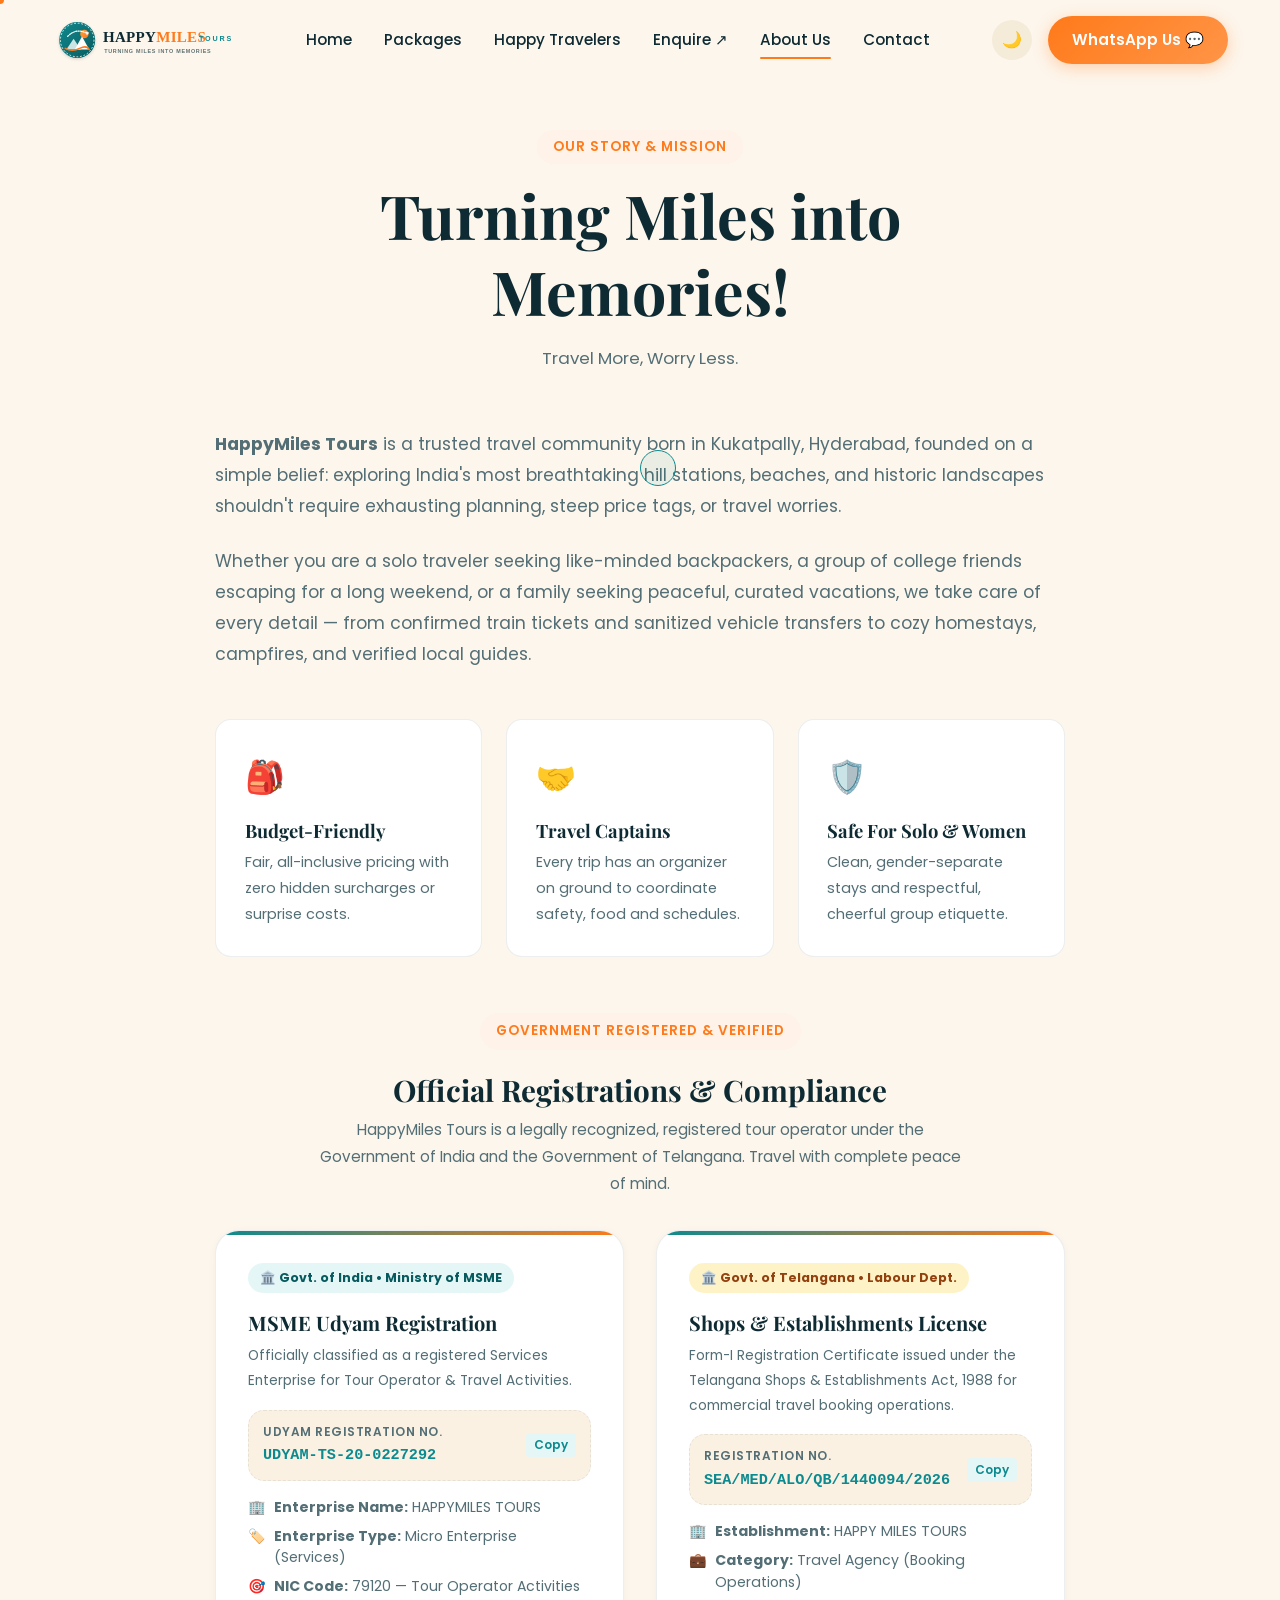
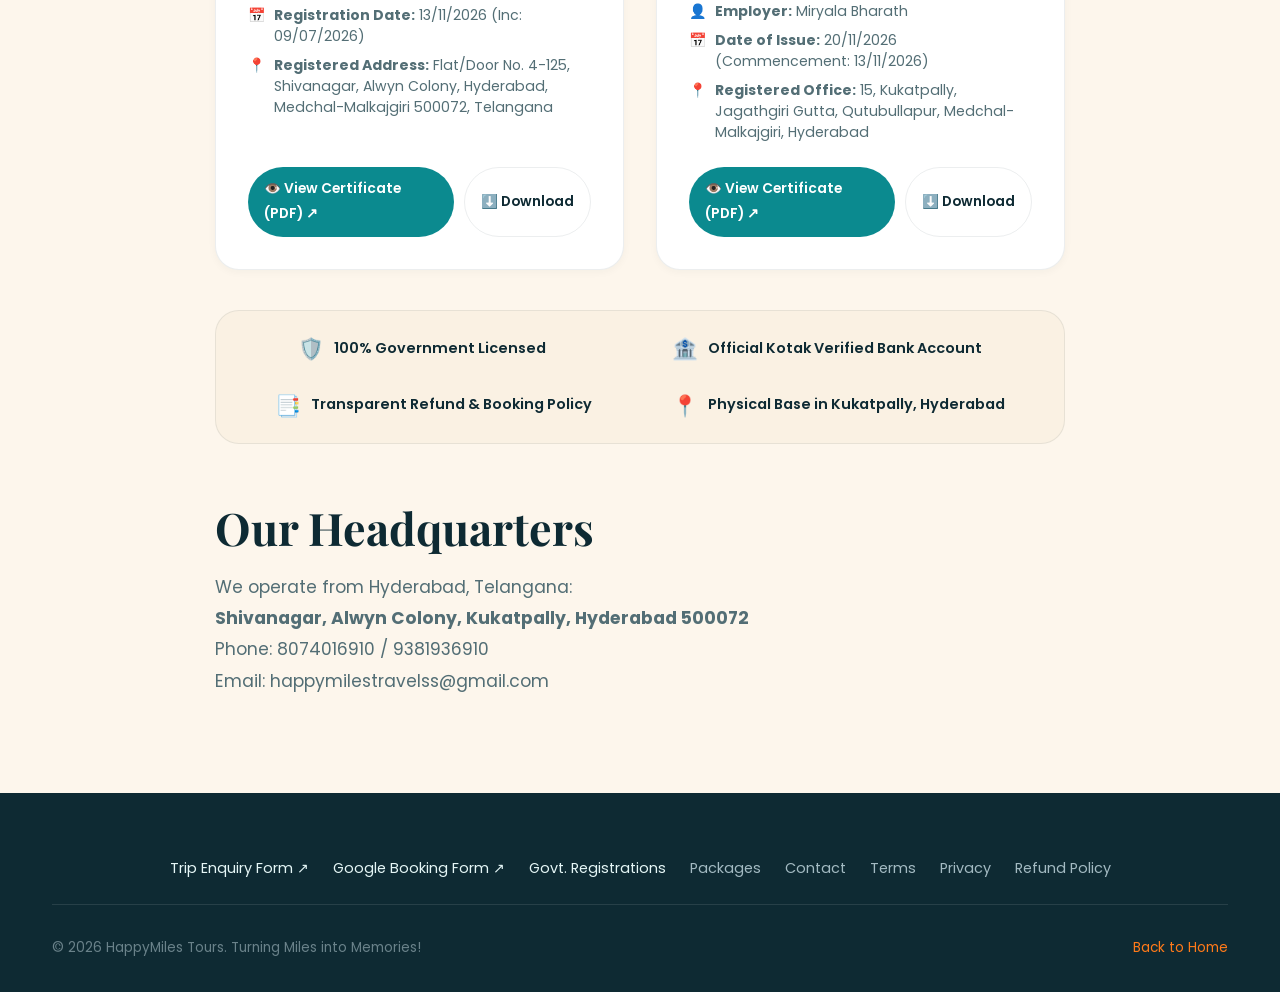
==== commit f2eb5835: "Integrate official MSME Udyam and Telangana Labour Dept registration certificates" ====
--- a/static/about.html
+++ b/static/about.html
@@ -73,6 +73,107 @@
           </div>
         </div>
 
+        <!-- ================= GOVERNMENT REGISTRATIONS & CREDIBILITY ================= -->
+        <section id="registrations" class="cert-section">
+          <div style="text-align:center;margin-bottom:2rem;">
+            <span class="section-tag">Government Registered & Verified</span>
+            <h2 style="font-size:1.85rem;margin-top:0.5rem;color:var(--color-ink);">Official Registrations & Compliance</h2>
+            <p style="color:var(--color-ink-muted);max-width:650px;margin:0.5rem auto 0;font-size:0.95rem;">
+              HappyMiles Tours is a legally recognized, registered tour operator under the Government of India and the Government of Telangana. Travel with complete peace of mind.
+            </p>
+          </div>
+
+          <div class="cert-grid">
+            <!-- 1. MSME Udyam Registration Certificate -->
+            <div class="cert-card">
+              <span class="cert-badge">🏛️ Govt. of India • Ministry of MSME</span>
+              <h3 class="cert-title">MSME Udyam Registration</h3>
+              <p style="font-size:0.86rem;color:var(--color-ink-muted);">
+                Officially classified as a registered Services Enterprise for Tour Operator & Travel Activities.
+              </p>
+
+              <div class="cert-number-box">
+                <div>
+                  <div class="cert-number-label">Udyam Registration No.</div>
+                  <div class="cert-number-val">UDYAM-TS-20-0227292</div>
+                </div>
+                <button class="copy-pill-btn copy-trigger" data-copy="UDYAM-TS-20-0227292">Copy</button>
+              </div>
+
+              <ul class="cert-details-list">
+                <li><span>🏢</span> <div><strong>Enterprise Name:</strong> HAPPYMILES TOURS</div></li>
+                <li><span>🏷️</span> <div><strong>Enterprise Type:</strong> Micro Enterprise (Services)</div></li>
+                <li><span>🎯</span> <div><strong>NIC Code:</strong> 79120 — Tour Operator Activities</div></li>
+                <li><span>📅</span> <div><strong>Registration Date:</strong> 13/11/2026 (Inc: 09/07/2026)</div></li>
+                <li><span>📍</span> <div><strong>Registered Address:</strong> Flat/Door No. 4-125, Shivanagar, Alwyn Colony, Hyderabad, Medchal-Malkajgiri 500072, Telangana</div></li>
+              </ul>
+
+              <div class="cert-btn-group">
+                <a href="/certificates/udyam" target="_blank" rel="noopener noreferrer" class="btn-cert-view">
+                  👁️ View Certificate (PDF) ↗
+                </a>
+                <a href="/static/Certificates/msme-udyam-registration-certificate.pdf" download="HappyMiles-Tours-MSME-Udyam-Certificate.pdf" class="btn-cert-download">
+                  ⬇️ Download
+                </a>
+              </div>
+            </div>
+
+            <!-- 2. Telangana Shops & Establishments Registration Certificate -->
+            <div class="cert-card">
+              <span class="cert-badge" style="background:#fef3c7;color:#92400e;">🏛️ Govt. of Telangana • Labour Dept.</span>
+              <h3 class="cert-title">Shops & Establishments License</h3>
+              <p style="font-size:0.86rem;color:var(--color-ink-muted);">
+                Form-I Registration Certificate issued under the Telangana Shops & Establishments Act, 1988 for commercial travel booking operations.
+              </p>
+
+              <div class="cert-number-box">
+                <div>
+                  <div class="cert-number-label">Registration No.</div>
+                  <div class="cert-number-val">SEA/MED/ALO/QB/1440094/2026</div>
+                </div>
+                <button class="copy-pill-btn copy-trigger" data-copy="SEA/MED/ALO/QB/1440094/2026">Copy</button>
+              </div>
+
+              <ul class="cert-details-list">
+                <li><span>🏢</span> <div><strong>Establishment:</strong> HAPPY MILES TOURS</div></li>
+                <li><span>💼</span> <div><strong>Category:</strong> Travel Agency (Booking Operations)</div></li>
+                <li><span>👤</span> <div><strong>Employer:</strong> Miryala Bharath</div></li>
+                <li><span>📅</span> <div><strong>Date of Issue:</strong> 20/11/2026 (Commencement: 13/11/2026)</div></li>
+                <li><span>📍</span> <div><strong>Registered Office:</strong> 15, Kukatpally, Jagathgiri Gutta, Qutubullapur, Medchal-Malkajgiri, Hyderabad</div></li>
+              </ul>
+
+              <div class="cert-btn-group">
+                <a href="/certificates/telangana-establishment" target="_blank" rel="noopener noreferrer" class="btn-cert-view">
+                  👁️ View Certificate (PDF) ↗
+                </a>
+                <a href="/static/Certificates/telangana-shops-establishment-certificate.pdf" download="HappyMiles-Tours-Telangana-Shops-Establishment-Certificate.pdf" class="btn-cert-download">
+                  ⬇️ Download
+                </a>
+              </div>
+            </div>
+          </div>
+
+          <!-- Trust Strip -->
+          <div class="trust-seal-strip">
+            <div class="trust-seal-item">
+              <span class="trust-seal-icon">🛡️</span>
+              <span>100% Government Licensed</span>
+            </div>
+            <div class="trust-seal-item">
+              <span class="trust-seal-icon">🏦</span>
+              <span>Official Kotak Verified Bank Account</span>
+            </div>
+            <div class="trust-seal-item">
+              <span class="trust-seal-icon">📑</span>
+              <span>Transparent Refund & Booking Policy</span>
+            </div>
+            <div class="trust-seal-item">
+              <span class="trust-seal-icon">📍</span>
+              <span>Physical Base in Kukatpally, Hyderabad</span>
+            </div>
+          </div>
+        </section>
+
         <h2 style="color:var(--color-ink);margin: 2.5rem 0 1rem;">Our Headquarters</h2>
         <p>
           We operate from Hyderabad, Telangana:
@@ -89,6 +190,7 @@
       <div style="display:flex;justify-content:center;gap:1.5rem;flex-wrap:wrap;margin-bottom:1.5rem;font-size:0.9rem;">
         <a href="https://forms.gle/8dFCPRhFAX5Rzg3W7" target="_blank" rel="noopener noreferrer" style="color:var(--color-primary-light);" data-config-link="enquiryForm">Trip Enquiry Form ↗</a>
         <a href="https://forms.gle/r97LBQdCx39JAZfQ6" target="_blank" rel="noopener noreferrer" style="color:var(--color-primary-light);" data-config-link="bookingForm">Google Booking Form ↗</a>
+        <a href="#registrations" style="color:var(--color-primary-light);">Govt. Registrations</a>
         <a href="/packages" style="color:#a3bac2;">Packages</a>
         <a href="/contact" style="color:#a3bac2;">Contact</a>
         <a href="/terms" style="color:#a3bac2;">Terms</a>
--- a/static/css/style.css
+++ b/static/css/style.css
@@ -1576,6 +1576,215 @@
   border-color: rgba(103, 58, 183, 0.4);
 }
 
+/* ================== Official Registrations & Certificate Cards ================== */
+.cert-section {
+  margin: 3.5rem 0;
+}
+
+.cert-grid {
+  display: grid;
+  grid-template-columns: repeat(auto-fit, minmax(320px, 1fr));
+  gap: 2rem;
+  margin-top: 1.5rem;
+}
+
+.cert-card {
+  background: var(--color-surface);
+  border: 1.5px solid var(--color-border);
+  border-radius: var(--radius-lg);
+  padding: 2rem;
+  box-shadow: var(--shadow-sm);
+  display: flex;
+  flex-direction: column;
+  position: relative;
+  overflow: hidden;
+  transition: var(--transition-smooth);
+}
+
+.cert-card:hover {
+  transform: translateY(-4px);
+  box-shadow: var(--shadow-md);
+  border-color: var(--color-border-hover);
+}
+
+.cert-card::before {
+  content: '';
+  position: absolute;
+  top: 0;
+  left: 0;
+  right: 0;
+  height: 4px;
+  background: linear-gradient(90deg, var(--color-primary) 0%, var(--color-accent) 100%);
+}
+
+.cert-badge {
+  display: inline-flex;
+  align-items: center;
+  gap: 6px;
+  background: var(--color-primary-light);
+  color: var(--color-primary-dark);
+  font-size: 0.78rem;
+  font-weight: 700;
+  padding: 4px 12px;
+  border-radius: var(--radius-full);
+  margin-bottom: 1rem;
+  width: fit-content;
+}
+
+.cert-title {
+  font-size: 1.25rem;
+  color: var(--color-ink);
+  margin-bottom: 0.5rem;
+  line-height: 1.35;
+}
+
+.cert-number-box {
+  background: var(--color-sand-soft);
+  border: 1px dashed var(--color-border);
+  border-radius: var(--radius-md);
+  padding: 10px 14px;
+  margin: 1rem 0;
+  display: flex;
+  align-items: center;
+  justify-content: space-between;
+  gap: 8px;
+}
+
+.cert-number-label {
+  font-size: 0.75rem;
+  color: var(--color-ink-muted);
+  text-transform: uppercase;
+  font-weight: 600;
+  letter-spacing: 0.5px;
+}
+
+.cert-number-val {
+  font-family: monospace;
+  font-size: 0.95rem;
+  font-weight: 700;
+  color: var(--color-primary);
+}
+
+.cert-details-list {
+  display: flex;
+  flex-direction: column;
+  gap: 8px;
+  font-size: 0.88rem;
+  color: var(--color-ink-muted);
+  line-height: 1.5;
+  margin-bottom: 1.5rem;
+  flex-grow: 1;
+  list-style: none;
+  padding: 0;
+}
+
+.cert-details-list li {
+  display: flex;
+  align-items: flex-start;
+  gap: 8px;
+}
+
+.cert-btn-group {
+  display: flex;
+  gap: 10px;
+  flex-wrap: wrap;
+  margin-top: auto;
+}
+
+.btn-cert-view {
+  flex: 1;
+  display: inline-flex;
+  align-items: center;
+  justify-content: center;
+  gap: 6px;
+  background: var(--color-primary);
+  color: #fff !important;
+  font-size: 0.86rem;
+  font-weight: 600;
+  padding: 10px 16px;
+  border-radius: var(--radius-full);
+  text-decoration: none;
+  transition: var(--transition-fast);
+}
+
+.btn-cert-view:hover {
+  background: var(--color-primary-dark);
+  transform: translateY(-1px);
+}
+
+.btn-cert-download {
+  display: inline-flex;
+  align-items: center;
+  justify-content: center;
+  gap: 6px;
+  background: transparent;
+  color: var(--color-ink) !important;
+  border: 1.5px solid var(--color-border);
+  font-size: 0.86rem;
+  font-weight: 600;
+  padding: 10px 16px;
+  border-radius: var(--radius-full);
+  text-decoration: none;
+  transition: var(--transition-fast);
+}
+
+.btn-cert-download:hover {
+  border-color: var(--color-primary);
+  color: var(--color-primary) !important;
+  background: var(--color-primary-light);
+}
+
+/* Trust Seal Band */
+.trust-seal-strip {
+  background: var(--color-sand-soft);
+  border: 1px solid var(--color-border);
+  border-radius: var(--radius-lg);
+  padding: 1.2rem 1.8rem;
+  margin: 2.5rem 0;
+  display: flex;
+  align-items: center;
+  justify-content: space-around;
+  flex-wrap: wrap;
+  gap: 1.2rem;
+}
+
+.trust-seal-item {
+  display: flex;
+  align-items: center;
+  gap: 10px;
+  font-size: 0.9rem;
+  font-weight: 600;
+  color: var(--color-ink);
+}
+
+.trust-seal-icon {
+  font-size: 1.3rem;
+  color: var(--color-primary);
+}
+
+[data-theme="dark"] .cert-badge {
+  background: rgba(11, 138, 143, 0.25);
+  color: #a7f3d0;
+}
+
+[data-theme="dark"] .cert-number-box {
+  background: rgba(255, 255, 255, 0.04);
+}
+
+[data-theme="dark"] .trust-seal-strip {
+  background: rgba(255, 255, 255, 0.03);
+}
+
+[data-theme="dark"] .btn-cert-download {
+  color: #f0f7f9 !important;
+  border-color: rgba(255, 255, 255, 0.15);
+}
+
+[data-theme="dark"] .btn-cert-download:hover {
+  background: rgba(11, 138, 143, 0.2);
+  border-color: var(--color-primary);
+}
+
 @media (max-width: 580px) {
   .google-form-alt-banner {
     flex-direction: column;
